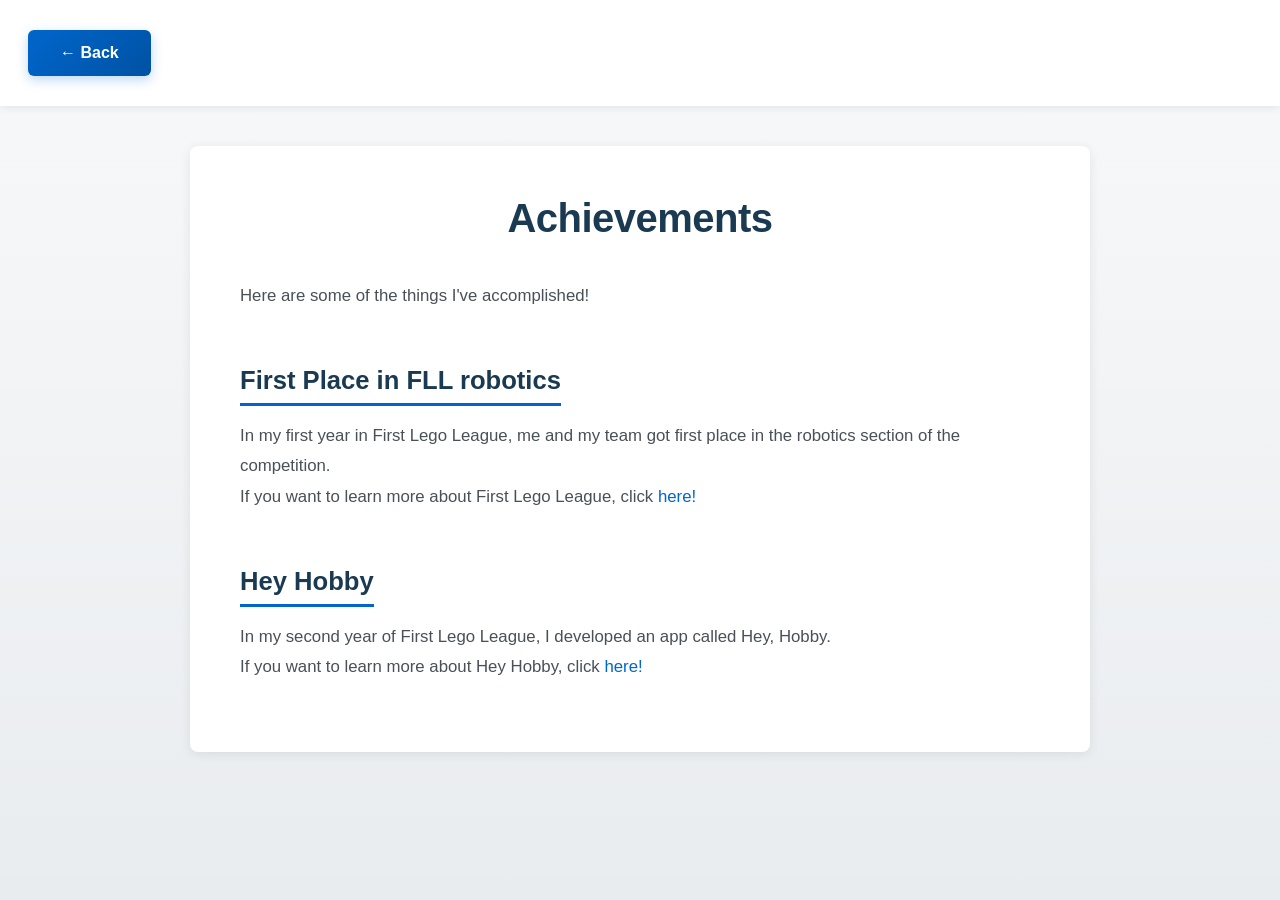
==== achievements.html @ ca8fd330 "My Webpage" ====
<!DOCTYPE html>
<html lang="en">

<head>
    <meta charset="UTF-8">
    <!--This creates a link to the css file-->
    <title>Achievements</title>
    <link rel="stylesheet" href="style.css">
    <header>
        <a href="./index.html">
            <button class="button">← Back</button>
        </a>
    </header>
</head>

<body>
    <main class="content-wrapper">
        <h1>Achievements</h1>

        <p>Here are some of the things I've accomplished!</p>

        <h2>First Place in FLL robotics</h2>

        <p>In my first year in First Lego League, me and my team got first place in the robotics section of the
            competition.<br>If you want to learn more about First Lego League, click <a href="./fll.html">here!</a></p>

        <h2>Hey Hobby</h2>

        <p>In my second year of First Lego League, I developed an app called Hey, Hobby.<br>If you want to learn more about Hey Hobby, click <a
                href="./hey_hobby.html">here!</a></p>
    </main>
</body>

</html>
---- style.css ----
* {
    margin: 0;
    padding: 0;
    box-sizing: border-box;
}

html {
    font-family: -apple-system, BlinkMacSystemFont, 'Segoe UI', Roboto, 'Helvetica Neue', sans-serif;
    scroll-behavior: smooth;
}

body {
    background: linear-gradient(180deg, #f8f9fa 0%, #e9ecef 100%);
    color: #2c3e50;
    padding: 0;
    min-height: 100vh;
}

/* Header Bar */
header {
    background: white;
    padding: 20px;
    box-shadow: 0 2px 8px rgba(0, 0, 0, 0.08);
    position: sticky;
    top: 0;
    z-index: 100;
}

/* Typography */
h1 {
    font-size: 2.5em;
    font-weight: 700;
    color: #1a3a52;
    margin-bottom: 20px;
    letter-spacing: -0.5px;
}

h2 {
    font-size: 1.6em;
    font-weight: 600;
    color: #1a3a52;
    margin-top: 35px;
    margin-bottom: 15px;
    border-bottom: 3px solid #0066cc;
    padding-bottom: 8px;
    display: inline-block;
}

p {
    font-size: 1.05em;
    line-height: 1.8;
    color: #495057;
    margin-bottom: 18px;
}

/* Links */
a {
    text-decoration: none;
}

a:not(.button):not(head a) {
    color: #0066cc;
    transition: color 0.3s ease;
    font-weight: 500;
}

a:not(.button):not(head a):hover {
    color: #0052a3;
    text-decoration: underline;
}

/* Buttons */
.button {
    background: linear-gradient(135deg, #0066cc 0%, #0052a3 100%);
    color: white;
    padding: 14px 32px;
    margin: 10px 8px;
    border: none;
    border-radius: 6px;
    font-size: 1em;
    font-weight: 600;
    cursor: pointer;
    transition: all 0.3s cubic-bezier(0.25, 0.46, 0.45, 0.94);
    box-shadow: 0 4px 12px rgba(0, 102, 204, 0.25);
    display: inline-block;
}

.button:hover {
    background: linear-gradient(135deg, #0052a3 0%, #003d7a 100%);
    transform: translateY(-2px);
    box-shadow: 0 8px 20px rgba(0, 102, 204, 0.35);
}

.button:active {
    transform: translateY(0);
    box-shadow: 0 2px 8px rgba(0, 102, 204, 0.25);
}

/* Home page specific */
#aboutMe {
    background: white;
    padding: 30px 40px;
    margin: 40px auto;
    max-width: 850px;
    border-radius: 8px;
    box-shadow: 0 2px 12px rgba(0, 0, 0, 0.08);
    border-left: 4px solid #0066cc;
    text-align: left;
}

/* Button Container */
.button-container {
    display: flex;
    justify-content: center;
    gap: 15px;
    flex-wrap: wrap;
    margin: 50px 0;
}

head .button {
    margin-right: auto;
}

/* Content wrapper for subpages */
.content-wrapper {
    max-width: 900px;
    margin: 40px auto;
    background: white;
    padding: 50px;
    border-radius: 8px;
    box-shadow: 0 2px 12px rgba(0, 0, 0, 0.08);
    text-align: left;
}

.content-wrapper h1 {
    text-align: center;
    margin-bottom: 40px;
    color: #1a3a52;
}

.content-wrapper h2 {
    margin-top: 35px;
    margin-bottom: 15px;
}

.content-wrapper p {
    margin-bottom: 20px;
}

/* Main container */
main {
    text-align: center;
    padding: 40px 20px;
}

/* Responsive */
@media (max-width: 768px) {
    h1 {
        font-size: 2em;
    }
    
    h2 {
        font-size: 1.3em;
    }
    
    #aboutMe {
        padding: 20px 25px;
        margin: 30px 20px;
    }
    
    .content-wrapper {
        padding: 30px 20px;
        margin: 30px 20px;
    }
    
    .button {
        padding: 12px 24px;
        font-size: 0.95em;
    }
    
    .button-container {
        flex-direction: column;
        align-items: center;
    }
    
    .button-container .button {
        width: 100%;
        max-width: 300px;
    }
}
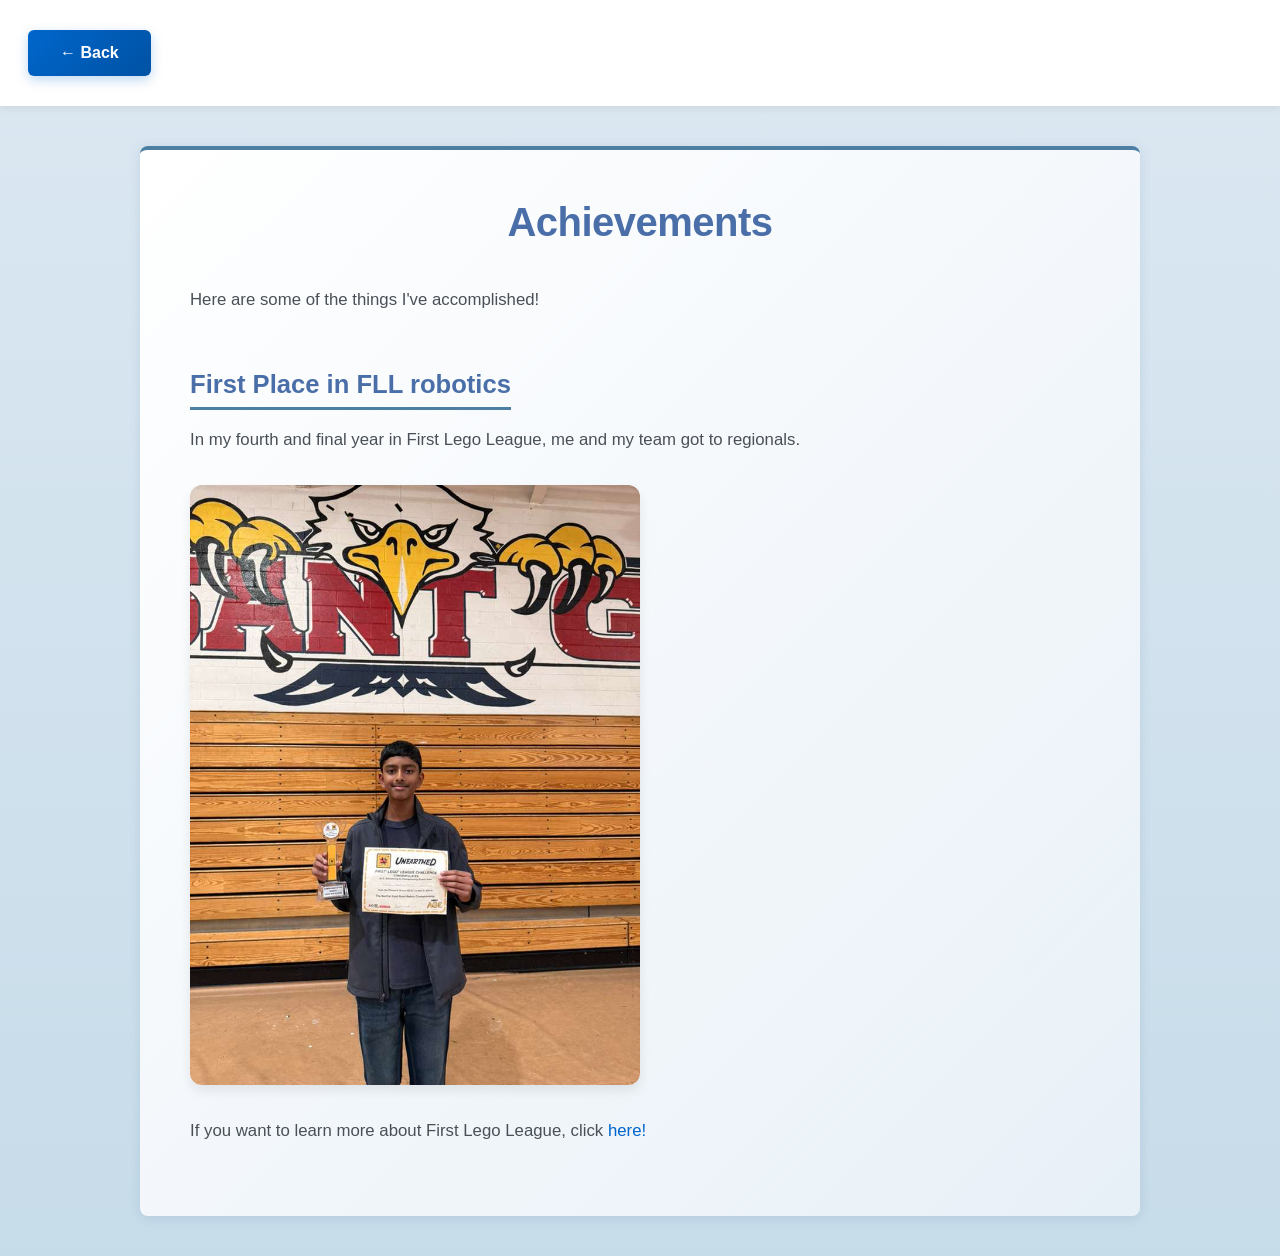
==== commit 2597a326: "Worked on page style and FLL page" ====
--- a/achievements.html
+++ b/achievements.html
@@ -3,6 +3,7 @@
 
 <head>
     <meta charset="UTF-8">
+    <link rel="icon" type="image/x-icon" href="./images/Favicon.png">
     <!--This creates a link to the css file-->
     <title>Achievements</title>
     <link rel="stylesheet" href="style.css">
@@ -21,13 +22,7 @@
 
         <h2>First Place in FLL robotics</h2>
 
-        <p>In my first year in First Lego League, me and my team got first place in the robotics section of the
-            competition.<br>If you want to learn more about First Lego League, click <a href="./fll.html">here!</a></p>
-
-        <h2>Hey Hobby</h2>
-
-        <p>In my second year of First Lego League, I developed an app called Hey, Hobby.<br>If you want to learn more about Hey Hobby, click <a
-                href="./hey_hobby.html">here!</a></p>
+        <p>In my fourth and final year in First Lego League, me and my team got to regionals. <img class="images" id="FLL_Round1_25_26" src="./images/FLL_Round1_25_26.jpg" alt="FLL">  <br>If you want to learn more about First Lego League, click <a href="./fll.html">here!</a></p>
     </main>
 </body>
 
--- a/style.css
+++ b/style.css
@@ -10,7 +10,7 @@
 }
 
 body {
-    background: linear-gradient(180deg, #f8f9fa 0%, #e9ecef 100%);
+    background: linear-gradient(180deg, #dce8f2 0%, #c7dce9 100%);
     color: #2c3e50;
     padding: 0;
     min-height: 100vh;
@@ -30,7 +30,7 @@
 h1 {
     font-size: 2.5em;
     font-weight: 700;
-    color: #1a3a52;
+    color: #4a6fa8;
     margin-bottom: 20px;
     letter-spacing: -0.5px;
 }
@@ -38,10 +38,10 @@
 h2 {
     font-size: 1.6em;
     font-weight: 600;
-    color: #1a3a52;
+    color: #4a6fa8;
     margin-top: 35px;
     margin-bottom: 15px;
-    border-bottom: 3px solid #0066cc;
+    border-bottom: 3px solid #4d7fa3;
     padding-bottom: 8px;
     display: inline-block;
 }
@@ -97,14 +97,14 @@
 }
 
 /* Home page specific */
-#aboutMe {
-    background: white;
+.aboutMe {
+    background: linear-gradient(135deg, #ffffff 0%, #e8f0f7 100%);
     padding: 30px 40px;
     margin: 40px auto;
     max-width: 850px;
     border-radius: 8px;
-    box-shadow: 0 2px 12px rgba(0, 0, 0, 0.08);
-    border-left: 4px solid #0066cc;
+    box-shadow: 0 2px 12px rgba(37, 74, 138, 0.12);
+    border-left: 4px solid #4d7fa3;
     text-align: left;
 }
 
@@ -123,19 +123,20 @@
 
 /* Content wrapper for subpages */
 .content-wrapper {
-    max-width: 900px;
+    max-width: 1000px;
     margin: 40px auto;
-    background: white;
+    background: linear-gradient(135deg, #ffffff 0%, #e8f0f7 100%);
     padding: 50px;
     border-radius: 8px;
-    box-shadow: 0 2px 12px rgba(0, 0, 0, 0.08);
+    box-shadow: 0 2px 12px rgba(37, 74, 138, 0.12);
+    border-top: 4px solid #4d7fa3;
     text-align: left;
 }
 
 .content-wrapper h1 {
     text-align: center;
     margin-bottom: 40px;
-    color: #1a3a52;
+    color: #4a6fa8;
 }
 
 .content-wrapper h2 {
@@ -145,6 +146,58 @@
 
 .content-wrapper p {
     margin-bottom: 20px;
+}
+
+.images {
+    display: flex;
+    flex-wrap: wrap;
+    gap: 20px;
+    justify-content: center;
+    margin-top: 30px;
+    width: 55%;
+    height: 70%;
+}
+
+.blog-images {
+    display: flex;
+    flex-wrap: wrap;
+    gap: 20px;
+    justify-content: center;
+    margin-top: 30px;
+    width: 20%;
+    height: 35%;
+}
+
+#FLL_Round1_25_26 {
+    width: 50%;
+    height: 70%;
+}
+
+img {
+    border-radius: 12px;
+    box-shadow: 0 6px 12px rgba(0, 0, 0, 0.08);
+    max-width: 100%;
+    height: auto;
+    display: block;
+}
+
+.media-row {
+    display: flex;
+    gap: 20px;
+    align-items: flex-start;
+    margin-top: 20px;
+    flex-wrap: wrap;
+}
+
+.media-item {
+    flex: 1 1 0;
+    min-width: 280px;
+}
+
+.media-item img,
+.media-item video {
+    width: 100%;
+    border-radius: 12px;
 }
 
 /* Main container */
@@ -163,7 +216,7 @@
         font-size: 1.3em;
     }
     
-    #aboutMe {
+    .aboutMe {
         padding: 20px 25px;
         margin: 30px 20px;
     }
@@ -187,4 +240,22 @@
         width: 100%;
         max-width: 300px;
     }
-}+}
+
+/* Image hover: slight tilt and enlarge */
+img {
+    transition: transform 240ms cubic-bezier(.2,.9,.3,1), box-shadow 240ms ease;
+    will-change: transform;
+}
+
+img:hover,
+img:focus {
+    transform: scale(1.06) rotate(-2deg);
+    box-shadow: 0 18px 36px rgba(0, 0, 0, 0.18);
+    cursor: pointer;
+}
+
+/* Slightly reduce the effect for images inside media-item containers */
+.media-item img:hover {
+    transform: scale(1.04) rotate(-1.5deg);
+}
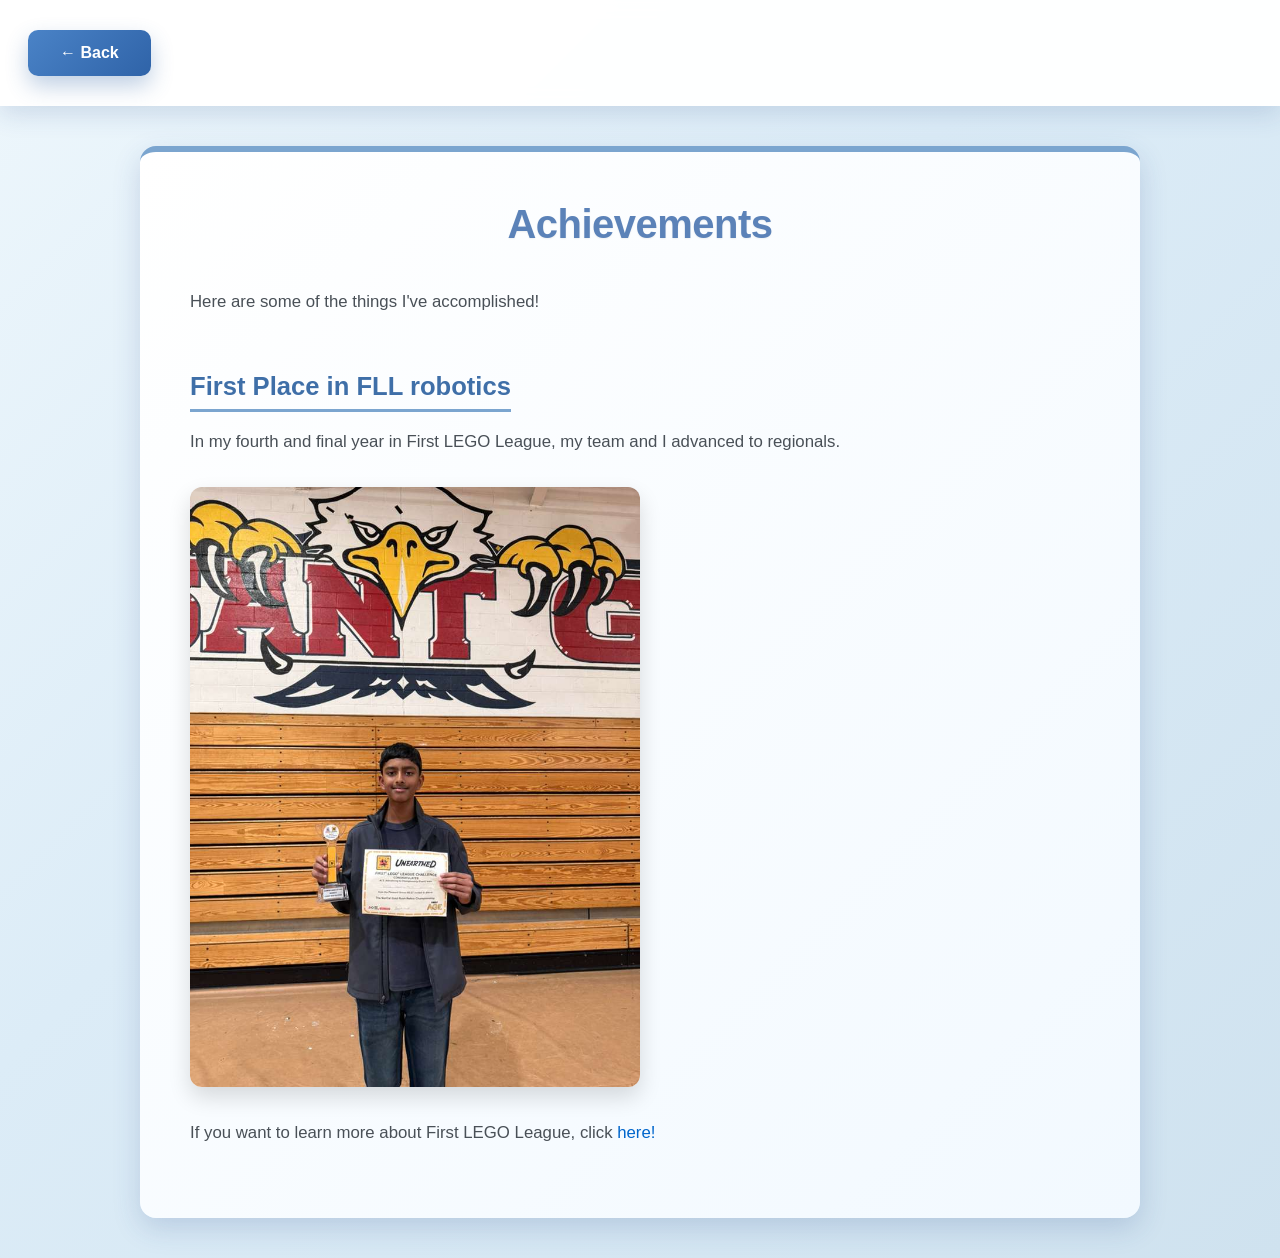
==== commit c6651b82: "Made changes to the style of the website, added drone blog." ====
--- a/achievements.html
+++ b/achievements.html
@@ -22,7 +22,7 @@
 
         <h2>First Place in FLL robotics</h2>
 
-        <p>In my fourth and final year in First Lego League, me and my team got to regionals. <img class="images" id="FLL_Round1_25_26" src="./images/FLL_Round1_25_26.jpg" alt="FLL">  <br>If you want to learn more about First Lego League, click <a href="./fll.html">here!</a></p>
+        <p>In my fourth and final year in First LEGO League, my team and I advanced to regionals. <img class="images" id="FLL_Round1_25_26" src="./images/FLL_Round1_25_26.jpg" alt="FLL">  <br>If you want to learn more about First LEGO League, click <a href="./fll.html">here!</a></p>
     </main>
 </body>
 
--- a/style.css
+++ b/style.css
@@ -10,7 +10,7 @@
 }
 
 body {
-    background: linear-gradient(180deg, #dce8f2 0%, #c7dce9 100%);
+    background: linear-gradient(135deg, #eef7fc 0%, #dcecf7 42%, #cfe2ef 100%);
     color: #2c3e50;
     padding: 0;
     min-height: 100vh;
@@ -18,32 +18,36 @@
 
 /* Header Bar */
 header {
-    background: white;
+    background: rgba(255, 255, 255, 0.97);
     padding: 20px;
-    box-shadow: 0 2px 8px rgba(0, 0, 0, 0.08);
+    box-shadow: 0 8px 24px rgba(37, 74, 138, 0.16);
     position: sticky;
     top: 0;
     z-index: 100;
+    backdrop-filter: blur(8px);
 }
 
 /* Typography */
 h1 {
     font-size: 2.5em;
-    font-weight: 700;
-    color: #4a6fa8;
+    font-weight: 800;
+    color: #3f6fa8;
     margin-bottom: 20px;
     letter-spacing: -0.5px;
+    text-shadow: 0 1px 2px rgba(0,0,0,0.06);
+    font-family: 'Montserrat', 'Nunito', sans-serif;
 }
 
 h2 {
     font-size: 1.6em;
-    font-weight: 600;
-    color: #4a6fa8;
+    font-weight: 700;
+    color: #3f6fa8;
     margin-top: 35px;
     margin-bottom: 15px;
-    border-bottom: 3px solid #4d7fa3;
+    border-bottom: 3px solid #7ba5cf;
     padding-bottom: 8px;
     display: inline-block;
+    font-family: 'Nunito', 'Montserrat', sans-serif;
 }
 
 p {
@@ -53,6 +57,49 @@
     margin-bottom: 18px;
 }
 
+.blog-entry {
+    background: linear-gradient(135deg, #f9fcff 0%, #eef6ff 100%);
+    border: 1px solid #d8e8f7;
+    border-left: 5px solid #7ba5cf;
+    border-radius: 12px;
+    padding: 20px 24px;
+    margin-top: 24px;
+    box-shadow: 0 6px 16px rgba(37, 74, 138, 0.08);
+    transition: transform 240ms ease, box-shadow 240ms ease, border-color 240ms ease, opacity 240ms ease;
+    opacity: 0.9;
+    will-change: transform, box-shadow, opacity;
+}
+
+.blog-entry.in-view,
+.blog-entry:hover {
+    transform: translateY(-10px);
+    box-shadow: 0 22px 52px rgba(37, 74, 138, 0.25), 0 10px 18px rgba(37, 74, 138, 0.12);
+    border-color: #6aa0d3;
+    opacity: 1;
+}
+
+.blog-date {
+    margin-top: 0;
+    margin-bottom: 10px;
+    border-bottom: none;
+    padding-bottom: 0;
+}
+
+ul {
+    padding-left: 22px;
+    margin-bottom: 18px;
+}
+
+li {
+    color: #495057;
+    line-height: 1.8;
+    margin-bottom: 8px;
+}
+
+.home-intro {
+    animation: fadeInUp 0.8s ease-out both;
+}
+
 /* Links */
 a {
     text-decoration: none;
@@ -71,24 +118,24 @@
 
 /* Buttons */
 .button {
-    background: linear-gradient(135deg, #0066cc 0%, #0052a3 100%);
+    background: linear-gradient(135deg, #4a83c7 0%, #2f63a8 100%);
     color: white;
     padding: 14px 32px;
     margin: 10px 8px;
     border: none;
-    border-radius: 6px;
+    border-radius: 10px;
     font-size: 1em;
     font-weight: 600;
     cursor: pointer;
     transition: all 0.3s cubic-bezier(0.25, 0.46, 0.45, 0.94);
-    box-shadow: 0 4px 12px rgba(0, 102, 204, 0.25);
+    box-shadow: 0 10px 22px rgba(47, 100, 167, 0.3);
     display: inline-block;
 }
 
 .button:hover {
-    background: linear-gradient(135deg, #0052a3 0%, #003d7a 100%);
-    transform: translateY(-2px);
-    box-shadow: 0 8px 20px rgba(0, 102, 204, 0.35);
+    background: linear-gradient(135deg, #5b95d0 0%, #2f63a8 100%);
+    transform: translateY(-4px) scale(1.05) rotate(-1deg);
+    box-shadow: 0 16px 32px rgba(47, 100, 167, 0.45), 0 0 0 4px rgba(91, 149, 208, 0.2);
 }
 
 .button:active {
@@ -98,14 +145,15 @@
 
 /* Home page specific */
 .aboutMe {
-    background: linear-gradient(135deg, #ffffff 0%, #e8f0f7 100%);
+    background: linear-gradient(135deg, #ffffff 0%, #f2f9ff 100%);
     padding: 30px 40px;
     margin: 40px auto;
     max-width: 850px;
-    border-radius: 8px;
-    box-shadow: 0 2px 12px rgba(37, 74, 138, 0.12);
-    border-left: 4px solid #4d7fa3;
+    border-radius: 14px;
+    box-shadow: 0 10px 28px rgba(37, 74, 138, 0.18);
+    border-left: 6px solid #7ba5cf;
     text-align: left;
+    transition: box-shadow 0.3s ease, transform 0.3s ease;
 }
 
 /* Button Container */
@@ -125,18 +173,19 @@
 .content-wrapper {
     max-width: 1000px;
     margin: 40px auto;
-    background: linear-gradient(135deg, #ffffff 0%, #e8f0f7 100%);
+    background: linear-gradient(135deg, #ffffff 0%, #f2f9ff 100%);
     padding: 50px;
-    border-radius: 8px;
-    box-shadow: 0 2px 12px rgba(37, 74, 138, 0.12);
-    border-top: 4px solid #4d7fa3;
+    border-radius: 16px;
+    box-shadow: 0 10px 28px rgba(37, 74, 138, 0.18);
+    border-top: 6px solid #7ba5cf;
     text-align: left;
+    transition: box-shadow 0.3s ease, transform 0.3s ease;
 }
 
 .content-wrapper h1 {
     text-align: center;
     margin-bottom: 40px;
-    color: #4a6fa8;
+    color: #5b82b8;
 }
 
 .content-wrapper h2 {
@@ -175,10 +224,11 @@
 
 img {
     border-radius: 12px;
-    box-shadow: 0 6px 12px rgba(0, 0, 0, 0.08);
+    box-shadow: 0 10px 22px rgba(0, 0, 0, 0.14);
     max-width: 100%;
     height: auto;
     display: block;
+    transition: box-shadow 0.3s ease, transform 0.3s ease;
 }
 
 .media-row {
@@ -198,12 +248,38 @@
 .media-item video {
     width: 100%;
     border-radius: 12px;
+    box-shadow: 0 8px 18px rgba(37, 74, 138, 0.16);
+    transition: box-shadow 0.3s ease, transform 0.3s ease;
+}
+
+img:hover,
+.media-item img:hover {
+    box-shadow: 0 12px 28px rgba(37, 74, 138, 0.24);
+    transform: rotate(-1deg) translateY(-2px) scale(1.03);
+}
+
+.media-item video:hover,
+.aboutMe:hover,
+.content-wrapper:hover {
+    box-shadow: 0 12px 28px rgba(37, 74, 138, 0.24);
+    transform: translateY(-2px);
 }
 
 /* Main container */
 main {
     text-align: center;
     padding: 40px 20px;
+}
+
+@keyframes fadeInUp {
+    from {
+        opacity: 0;
+        transform: translateY(16px);
+    }
+    to {
+        opacity: 1;
+        transform: translateY(0);
+    }
 }
 
 /* Responsive */
